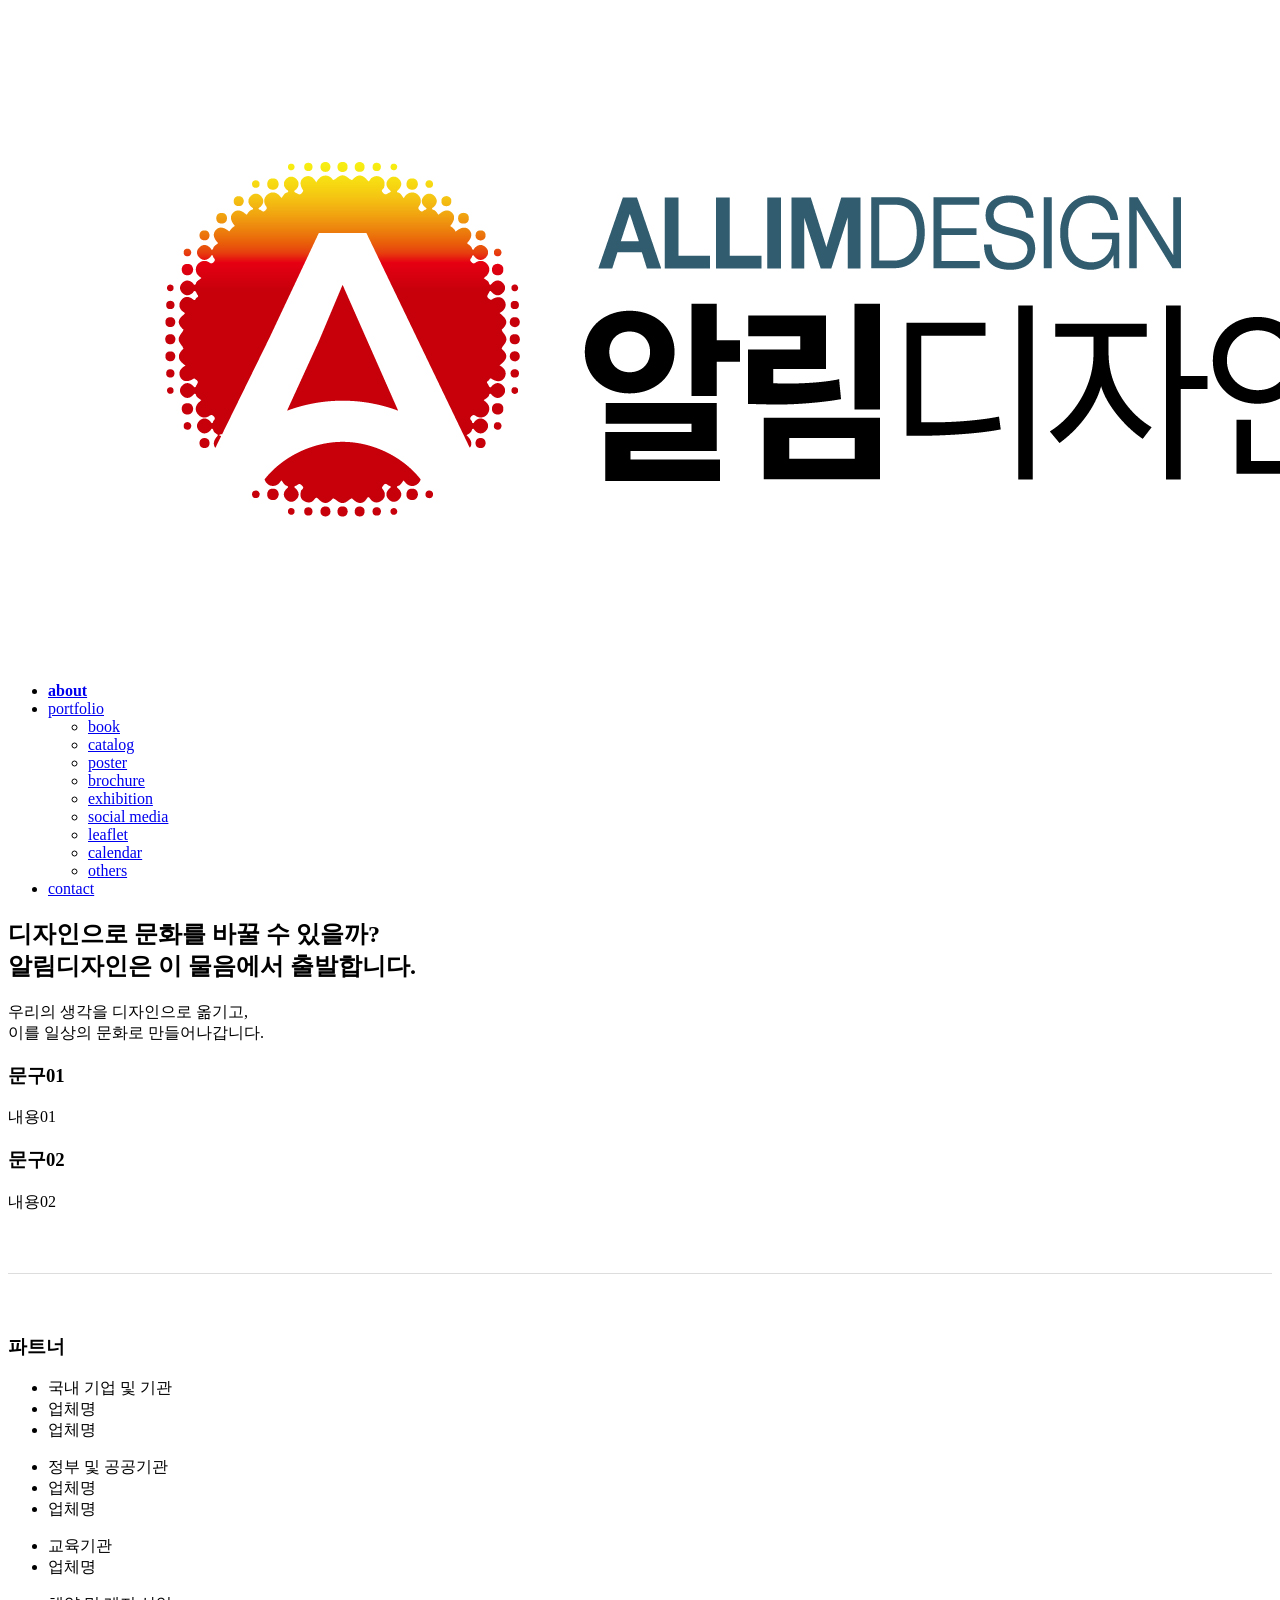
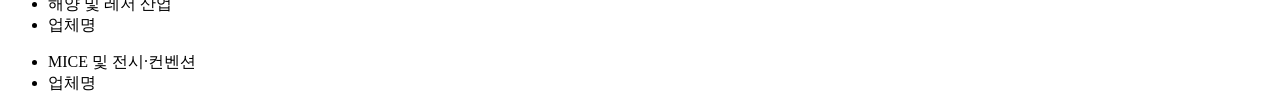
==== about.html @ f6f36c19 "Add files via upload" ====
<!DOCTYPE html>
<html lang="ko">
<head>
    <meta charset="UTF-8">
    <meta name="viewport" content="width=device-width, initial-scale=1.0">
    <title>About - 알림디자인</title>
    <!-- 💡 아래 경로는 메인과 동일합니다 -->
    <link rel="stylesheet" href="https://cdnjs.cloudflare.com/ajax/libs/font-awesome/6.0.0/css/all.min.css">
    <link href="https://fonts.googleapis.com/css2?family=Noto+Sans+KR:wght@400;700&display=swap" rel="stylesheet">
    <link rel="stylesheet" href="style.css"> 
</head>
<body>

    <!-- 메인 페이지와 동일한 헤더 -->
    <header class="main-header">
        <div class="header-inner">
           <div class="logo-container">
                <a href="index.html">
                    <img src="logo.jpg" alt="logo" class="logo-image">
                </a>
            </div>            
            <nav class="main-nav">
                <ul>
                    <li><a href="about.html" style="font-weight:700;">about</a></li>
	<li class="has-dropdown">                   
	  <a href="index.html">portfolio</a>
                        <ul class="sub-nav">
                            <li><a href="#">book</a></li>
                            <li><a href="#">catalog</a></li>
                            <li><a href="#">poster</a></li>
                            <li><a href="#">brochure</a></li>
                            <li><a href="#">exhibition</a></li>
                            <li><a href="#">social media</a></li>
                            <li><a href="#"> leaflet </a></li>
                            <li><a href="#">calendar</a></li>
                            <li><a href="#">others</a></li>
                        </ul>
				</li>
                    <li><a href="#">contact</a></li>
                </ul>
            </nav>
        </div>
    </header>

    <!-- About 내용 영역 (메인과 디자인 통일) -->
    <main class="content-container">
    <!-- 상단 소개 텍스트 (2단) -->
    <section class="about-intro">
        <div class="intro-left">
            <h2>디자인으로 문화를 바꿀 수 있을까?<br>알림디자인은 이 물음에서 출발합니다.</h2>
            <p>우리의 생각을 디자인으로 옮기고,<br>이를 일상의 문화로 만들어나갑니다.</p>
                </div>
        <div class="intro-right">
            <h3>문구01</h3>
            <p>내용01</p>
            <h3>문구02</h3>
            <p>내용02</p>
        </div>
    </section>

    <hr style="margin: 60px 0; border: 0; border-top: 1px solid #ddd;">

    <!-- 하단 파트너 목록 (5단) -->
    <section class="partner-list">
        <h3>파트너</h3>
        <div class="partner-grid">
            <ul><li>국내 기업 및 기관</li><li>업체명</li><li> 업체명 </li><!-- 나머지 항목들 추가 --></ul>
            <ul><li>정부 및 공공기관</li><li> 업체명 </li><li> 업체명 </li><!-- 나머지 항목들 추가 --></ul>
            <ul><li>교육기관</li><li> 업체명 </li><!-- 나머지 항목들 추가 --></ul>
            <ul><li>해양 및 레저 산업</li><li> 업체명 </li><!-- 나머지 항목들 추가 --></ul>
            <ul><li>MICE 및 전시·컨벤션</li><li> 업체명 </li><!-- 나머지 항목들 추가 --></ul>
        </div>
    </section>
</main>

</body>
</html>
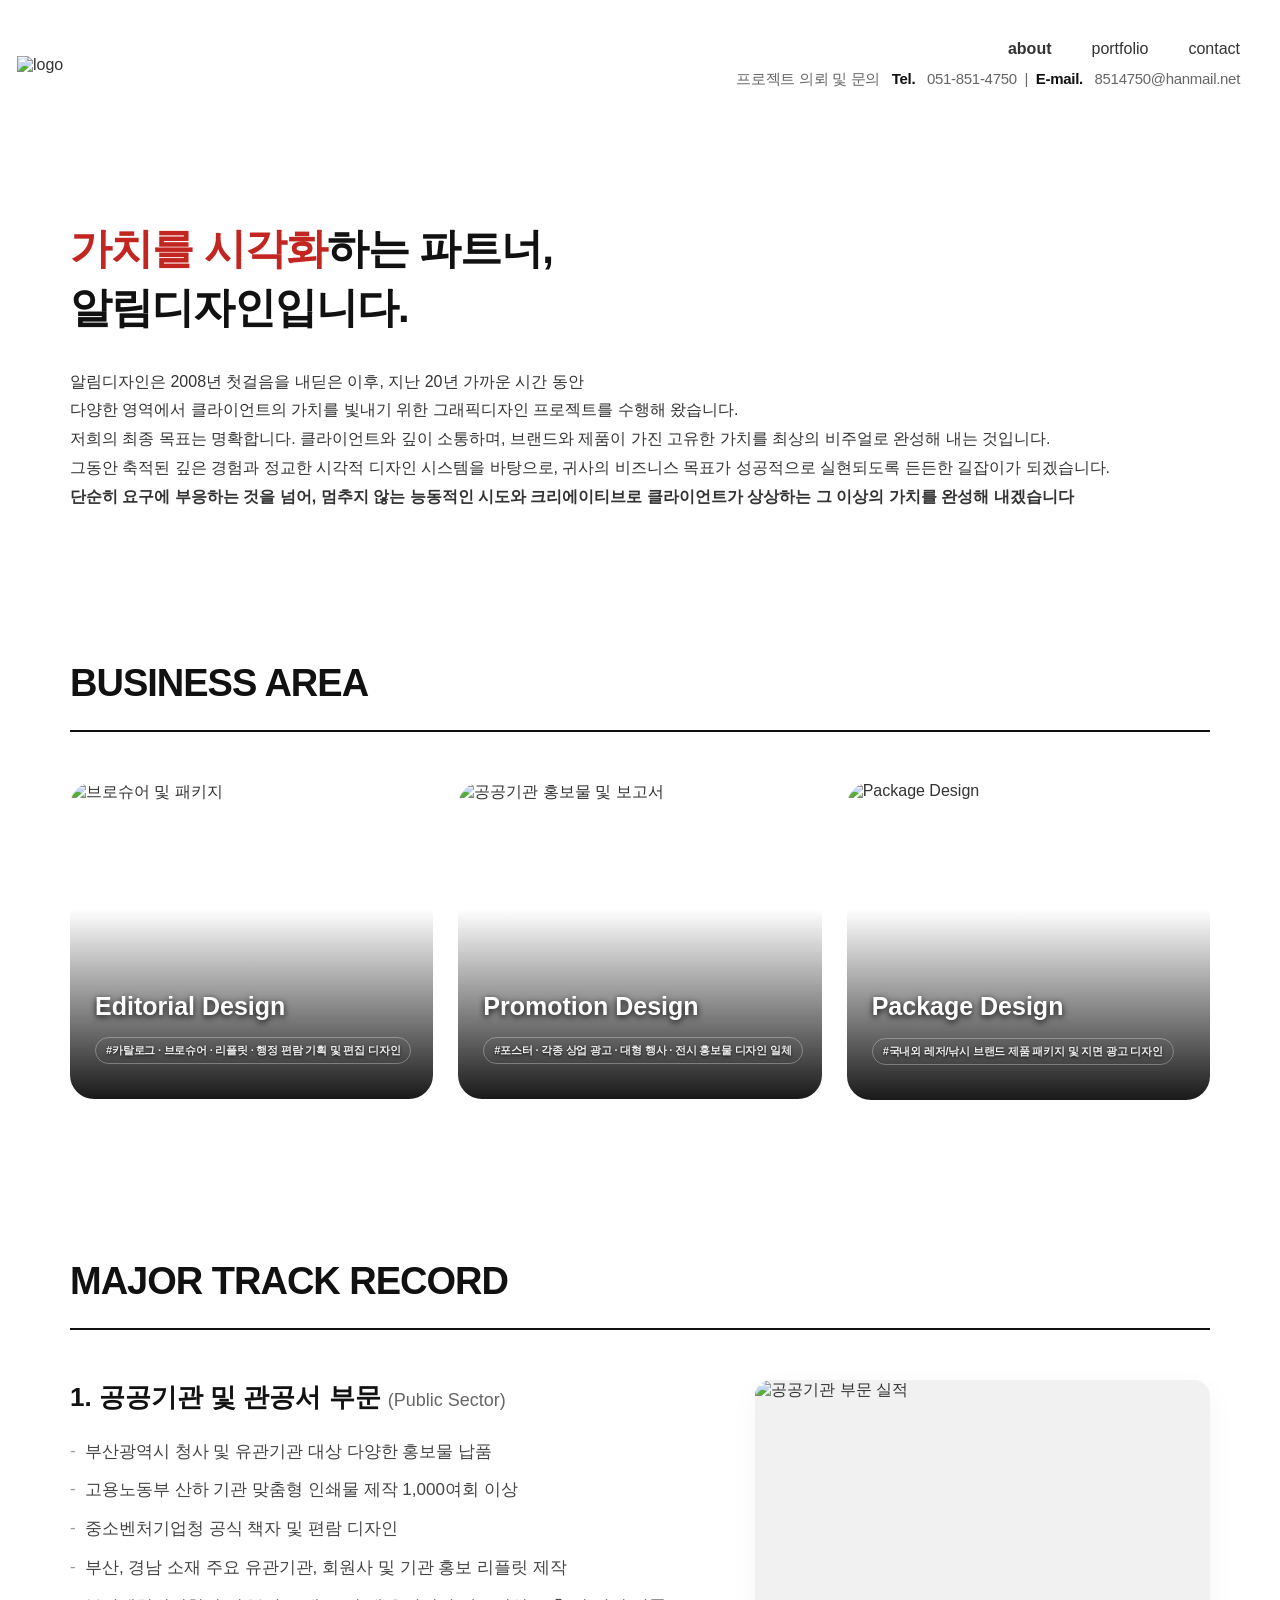
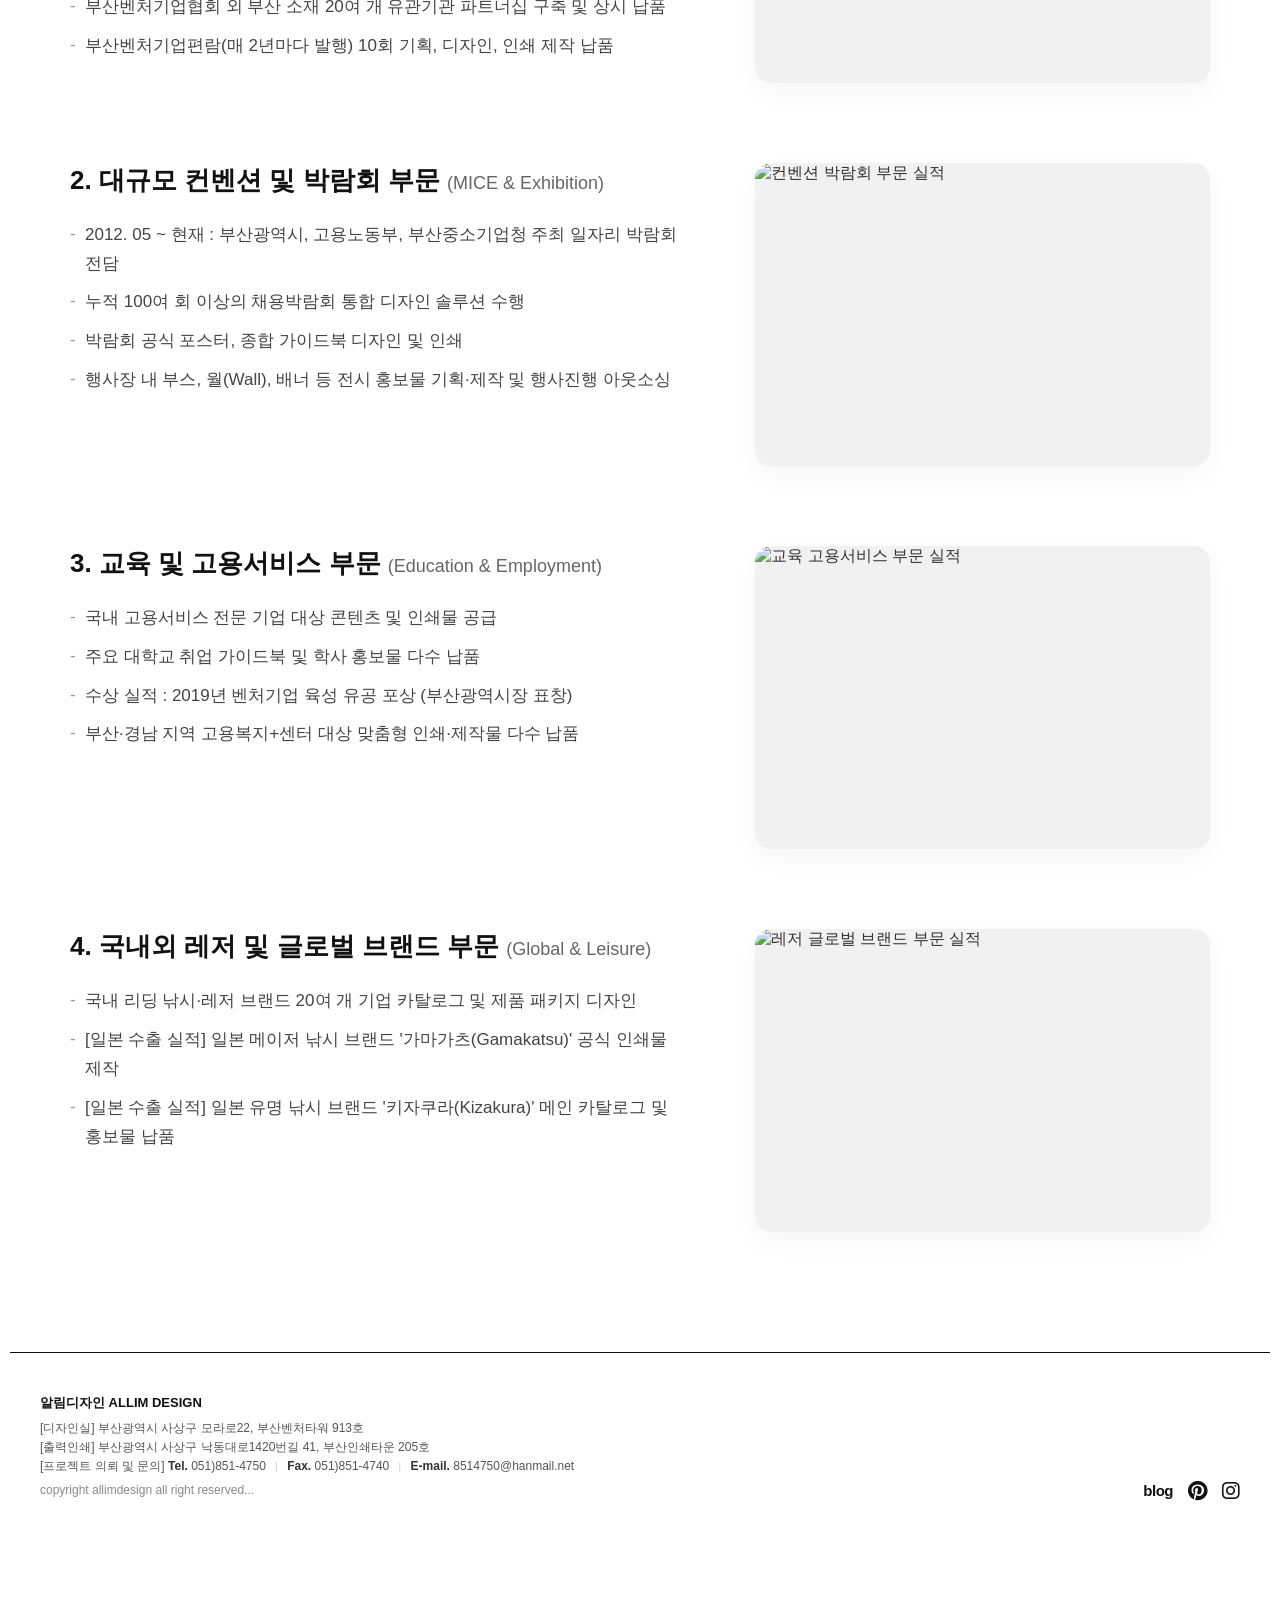
==== commit db63f599: "Add files via upload" ====
--- a/about.html
+++ b/about.html
@@ -7,7 +7,7 @@
     <!-- 💡 아래 경로는 메인과 동일합니다 -->
     <link rel="stylesheet" href="https://cdnjs.cloudflare.com/ajax/libs/font-awesome/6.0.0/css/all.min.css">
     <link href="https://fonts.googleapis.com/css2?family=Noto+Sans+KR:wght@400;700&display=swap" rel="stylesheet">
-    <link rel="stylesheet" href="style.css"> 
+    <link rel="stylesheet" href="style.css?v=39000">
 </head>
 <body>
 
@@ -18,60 +18,212 @@
                 <a href="index.html">
                     <img src="logo.jpg" alt="logo" class="logo-image">
                 </a>
-            </div>            
+            </div>    
+	 <div class="header-right">         
             <nav class="main-nav">
                 <ul>
                     <li><a href="about.html" style="font-weight:700;">about</a></li>
-	<li class="has-dropdown">                   
-	  <a href="index.html">portfolio</a>
-                        <ul class="sub-nav">
-                            <li><a href="#">book</a></li>
-                            <li><a href="#">catalog</a></li>
-                            <li><a href="#">poster</a></li>
-                            <li><a href="#">brochure</a></li>
-                            <li><a href="#">exhibition</a></li>
-                            <li><a href="#">social media</a></li>
-                            <li><a href="#"> leaflet </a></li>
-                            <li><a href="#">calendar</a></li>
-                            <li><a href="#">others</a></li>
-                        </ul>
-				</li>
-                    <li><a href="#">contact</a></li>
+			<li><a href="index.html">portfolio</a></li>
+                    <li><a href="contact.html">contact</a></li>
                 </ul>
             </nav>
+	
+       <!-- 💡 메뉴 바로 밑에 들어갈 연락처 문구 -->
+                <p class="header-contact">프로젝트 의뢰 및 문의 &nbsp;
+	 <strong>Tel.</strong> &nbsp; 051-851-4750 &nbsp;|&nbsp; <strong>E-mail.</strong> &nbsp; 8514750@hanmail.net</p>
+            </div>
+            <!-- 여기까지 묶음 끝 -->
+
+
         </div>
     </header>
 
-    <!-- About 내용 영역 (메인과 디자인 통일) -->
-    <main class="content-container">
-    <!-- 상단 소개 텍스트 (2단) -->
-    <section class="about-intro">
-        <div class="intro-left">
-            <h2>디자인으로 문화를 바꿀 수 있을까?<br>알림디자인은 이 물음에서 출발합니다.</h2>
-            <p>우리의 생각을 디자인으로 옮기고,<br>이를 일상의 문화로 만들어나갑니다.</p>
-                </div>
-        <div class="intro-right">
-            <h3>문구01</h3>
-            <p>내용01</p>
-            <h3>문구02</h3>
-            <p>내용02</p>
+
+<!-- =========================================
+         ABOUT 메인 콘텐츠 시작
+    ========================================= -->
+    <main class="about-container">
+        
+        <!-- 1. 상단 인트로 텍스트 -->
+        <section class="about-intro-section">
+            
+            <h2 class="about-title">
+                 <span class="highlight-red">가치를 시각화</span>하는 파트너,<br> 알림디자인입니다.<br>
+               </h2>
+            <p class="about-desc">
+                알림디자인은 2008년 첫걸음을 내딛은 이후, 지난 20년 가까운 시간 동안 <br>
+		다양한 영역에서 클라이언트의 가치를 빛내기 위한 그래픽디자인 프로젝트를 수행해 왔습니다.<br>
+		저희의 최종 목표는 명확합니다. 클라이언트와 깊이 소통하며, 브랜드와 제품이 가진 고유한 가치를 최상의 비주얼로 완성해 내는 것입니다.<br>
+		그동안 축적된 깊은 경험과 정교한 시각적 디자인 시스템을 바탕으로, 귀사의 비즈니스 목표가 성공적으로 실현되도록 든든한 길잡이가 되겠습니다. <br>
+		<strong>단순히 요구에 부응하는 것을 넘어, 멈추지 않는 능동적인 시도와 크리에이티브로 클라이언트가 상상하는 그 이상의 가치를 완성해 내겠습니다</strong><br>
+            </p>
+        </section>
+
+
+
+     
+
+<!-- =========================================
+             ABOUT 서비스 영역 (3단 이미지 갤러리형)
+        ========================================= -->
+        <section class="service-gallery-wrap">
+            <div class="service-gallery-header">
+                <h2 class="gallery-title">BUSINESS AREA</h2>
+               </div>
+
+            <div class="service-gallery-grid">
+                
+                <!-- [1] Editorial Design -->
+                <a href="#" class="gallery-card">
+                    <!-- 💡 여기에 실제 이미지 파일명을 넣어주세요 -->
+                    <img src="about/Design01.jpg" alt="브로슈어 및 패키지" class="gallery-img">
+                    
+                    <div class="gallery-overlay">
+                        <div class="gallery-text">
+                            <h3>Editorial Design </h3>
+                            <div class="gallery-badges">
+                                <span>#카탈로그 · 브로슈어 · 리플릿 · 행정 편람 기획 및 편집 디자인</span>
+				
+                            </div>
+                        </div>
+                    </div>
+                </a>
+
+
+                <!-- [2] Promotion Design -->
+                <a href="#" class="gallery-card">
+                    <img src="about/Design02.jpg" alt="공공기관 홍보물 및 보고서" class="gallery-img">
+                    
+                    <div class="gallery-overlay">
+                        <div class="gallery-text">
+                            <h3>Promotion Design </h3>
+                            <div class="gallery-badges">
+                                <span>#포스터 · 각종 상업 광고 · 대형 행사 · 전시 홍보물 디자인 일체</span>
+                              
+                            </div>
+                        </div>
+                    </div>
+                </a>
+
+
+                <!-- [3] Package Design -->
+                <a href="#" class="gallery-card">
+                    <img src="about/Design03.jpg" alt="Package Design" class="gallery-img">
+                    
+                    <div class="gallery-overlay">
+                        <div class="gallery-text">
+                            <h3>Package Design</h3>
+                            <div class="gallery-badges">
+                                <span>#국내외 레저/낚시 브랜드 제품 패키지 및 지면 광고 디자인</span>
+                                
+                              </div>
+                        </div>
+                    </div>
+                </a>
+
+            </div>
+        </section>
+
+
+
+
+<!-- =========================================
+             ABOUT 주요 실적 영역 (MAJOR TRACK RECORD) - 좌측 텍스트 / 우측 이미지
+        ========================================= -->
+        <section class="track-record-wrap">
+            <div class="track-record-header">
+                <h2 class="track-record-title">MAJOR TRACK RECORD</h2>
+            </div>
+
+            <div class="track-record-list">
+                <!-- 1. 공공기관 및 관공서 부문 -->
+                <article class="track-record-item">
+                    <div class="track-text">
+                        <h4>	1. 공공기관 및 관공서 부문 <span>(Public Sector)</span></h4>
+                        <ul>
+                            <li>부산광역시 청사 및 유관기관 대상 다양한 홍보물 납품</li>
+                            <li>고용노동부 산하 기관 맞춤형 인쇄물 제작 1,000여회 이상</li>
+                            <li>중소벤처기업청 공식 책자 및 편람 디자인</li>
+                            <li>부산, 경남 소재 주요 유관기관, 회원사 및 기관 홍보 리플릿 제작</li>
+                            <li>부산벤처기업협회 외 부산 소재 20여 개 유관기관 파트너십 구축 및 상시 납품</li>
+                            <li>부산벤처기업편람(매 2년마다 발행) 10회 기획, 디자인, 인쇄 제작 납품</li>
+                        </ul>
+                    </div>
+                    <!-- 우측 이미지 박스 -->
+                    <div class="track-image-box">
+                        <!-- 💡 실제 이미지 파일명을 경로에 맞게 넣어주세요 -->
+                        <img src="about/Record01.jpg" alt="공공기관 부문 실적">
+                    </div>
+                </article>
+
+                <!-- 2. 대규모 컨벤션 및 박람회 부문 -->
+                <article class="track-record-item">
+                    <div class="track-text">
+                        <h4>2. 대규모 컨벤션 및 박람회 부문 <span>(MICE & Exhibition)</span></h4>
+                        <ul>
+                            <li>2012. 05 ~ 현재 : 부산광역시, 고용노동부, 부산중소기업청 주최 일자리 박람회 전담</li>
+                            <li>누적 100여 회 이상의 채용박람회 통합 디자인 솔루션 수행</li>
+                            <li>박람회 공식 포스터, 종합 가이드북 디자인 및 인쇄</li>
+                            <li>행사장 내 부스, 월(Wall), 배너 등 전시 홍보물 기획·제작 및 행사진행 아웃소싱</li>
+                        </ul>
+                    </div>
+                    <div class="track-image-box">
+                        <img src="about/Record02.jpg" alt="컨벤션 박람회 부문 실적">
+                    </div>
+                </article>
+
+                <!-- 3. 교육 및 고용서비스 부문 -->
+                <article class="track-record-item">
+                    <div class="track-text">
+                        <h4>3. 교육 및 고용서비스 부문 <span>(Education & Employment)</span></h4>
+                        <ul>
+                            <li>국내 고용서비스 전문 기업 대상 콘텐츠 및 인쇄물 공급</li>
+                            <li>주요 대학교 취업 가이드북 및 학사 홍보물 다수 납품</li>
+				<li>수상 실적 : 2019년 벤처기업 육성 유공 포상 (부산광역시장 표창)</li>
+				<li>부산·경남 지역 고용복지+센터 대상 맞춤형 인쇄·제작물 다수 납품</li>
+                        </ul>
+                    </div>
+                    <div class="track-image-box">
+                        <img src="about/Record03.jpg" alt="교육 고용서비스 부문 실적">
+                    </div>
+                </article>
+
+                <!-- 4. 국내외 레저 및 글로벌 브랜드 부문 -->
+                <article class="track-record-item">
+                    <div class="track-text">
+                        <h4>4. 국내외 레저 및 글로벌 브랜드 부문 <span>(Global & Leisure)</span></h4>
+                        <ul>
+                            <li>국내 리딩 낚시·레저 브랜드 20여 개 기업 카탈로그 및 제품 패키지 디자인</li>
+                            <li>[일본 수출 실적] 일본 메이저 낚시 브랜드 '가마가츠(Gamakatsu)' 공식 인쇄물 제작</li>
+                            <li>[일본 수출 실적] 일본 유명 낚시 브랜드 '키자쿠라(Kizakura)' 메인 카탈로그 및 홍보물 납품</li>
+                        </ul>
+                    </div>
+                    <div class="track-image-box">
+                        <img src="about/Record04_v2.jpg" alt="레저 글로벌 브랜드 부문 실적">
+                    </div>
+                </article>
+            </div>
+        </section>
+
+	</main>
+
+	  <footer class="main-footer">
+        <div class="footer-inner">
+            <div class="footer-info">
+                <p class="company-name">알림디자인 ALLIM DESIGN</p>
+                <p>[디자인실] 부산광역시 사상구 모라로22, 부산벤처타워 913호</p> 
+                <p>[출력인쇄] 부산광역시 사상구 낙동대로1420번길 41, 부산인쇄타운 205호</p>
+                <p>[프로젝트 의뢰 및 문의]  <strong>Tel. </strong>051)851-4750 <span class="divider">|</span>  <strong>Fax. </strong>051)851-4740 <span class="divider">|</span>  <strong>E-mail. </strong>8514750@hanmail.net</p>
+                <p class="copyright">copyright allimdesign all right reserved...</p>
+            </div>
+            <div class="footer-social">
+                <a href="#" class="social-text"><strong>blog</strong></a>
+                <a href="#" title="Pinterest"><i class="fab fa-pinterest"></i></a>
+                <a href="#" title="Instagram"><i class="fab fa-instagram"></i></a>
+            </div>
         </div>
-    </section>
-
-    <hr style="margin: 60px 0; border: 0; border-top: 1px solid #ddd;">
-
-    <!-- 하단 파트너 목록 (5단) -->
-    <section class="partner-list">
-        <h3>파트너</h3>
-        <div class="partner-grid">
-            <ul><li>국내 기업 및 기관</li><li>업체명</li><li> 업체명 </li><!-- 나머지 항목들 추가 --></ul>
-            <ul><li>정부 및 공공기관</li><li> 업체명 </li><li> 업체명 </li><!-- 나머지 항목들 추가 --></ul>
-            <ul><li>교육기관</li><li> 업체명 </li><!-- 나머지 항목들 추가 --></ul>
-            <ul><li>해양 및 레저 산업</li><li> 업체명 </li><!-- 나머지 항목들 추가 --></ul>
-            <ul><li>MICE 및 전시·컨벤션</li><li> 업체명 </li><!-- 나머지 항목들 추가 --></ul>
-        </div>
-    </section>
-</main>
+    </footer>
+
 
 </body>
 </html>
--- a/style.css
+++ b/style.css
@@ -0,0 +1,1187 @@
+/* =========================================
+   공통 요소 (폰트, 헤더, 푸터)
+========================================= */
+
+/* 기본 초기화 및 폰트 설정 */
+body {
+    font-family: 'Noto Sans KR', sans-serif;
+    margin: 0;
+    padding: 0;
+    color: #333;
+    background-color: #fff;
+    -webkit-font-smoothing: antialiased;
+}
+
+a {
+    text-decoration: none;
+    color: inherit;
+}
+
+ul {
+    list-style: none;
+    padding: 0;
+    margin: 0;
+}
+
+h3, p {
+    margin: 0;
+}
+
+/* 상단 헤더 고정 및 스타일 */
+.main-header {
+    border-bottom: none;
+    background-color: #fff;
+    position: fixed;
+    top: 0;
+    left: 0;
+    width: 100%;
+    z-index: 1000;
+}
+
+.header-inner {
+    max-width: 1200px;
+    margin: 0 auto;
+    padding: 40px 30px 20px 30px; 
+    display: flex;
+    justify-content: space-between; /* 🚨 이 줄이 로고와 메뉴를 양 끝으로 쫙 밀어줍니다! */
+    align-items: center;
+}
+
+/* 로고 디자인 */
+.logo-container {
+    display: flex;
+    align-items: center;
+    height: 100%; 
+    padding: 0;
+    margin-left: -23px; /* 로고를 왼쪽 박스 선에 맞추는 역할 */
+}
+
+.logo-container a {
+    display: flex;
+    align-items: center;
+}
+
+.logo-image {
+    max-height: 115px; 
+    width: auto;      
+    display: block;   
+}
+
+/* 우측 네비게이션 메뉴 */
+
+
+.main-nav ul {
+    display: flex;
+    gap: 40px;
+}
+
+.main-nav a {
+    font-size: 16px;
+    color: #333;
+    transition: color 0.2s ease;
+}
+
+.main-nav a:hover,
+.main-nav a.active {
+    font-weight: 700;
+}
+
+
+/* =========================================
+   우측 헤더 영역 (메뉴 + 연락처 묶음)
+========================================= */
+.header-right {
+    display: flex;
+    flex-direction: column;
+    align-items: flex-end; /* 오른쪽으로 깔끔하게 정렬 */
+    gap: 12px; /* 메뉴와 글자 사이의 위아래 간격 */
+}
+
+/* 상단 연락처 텍스트 디자인 */
+.header-contact {
+    font-size: 15px; /* 💡 13px에서 15px로 글자를 시원하게 키웠습니다! (원하시면 14px, 16px 등으로 자유롭게 조절하세요) */
+    color: #666;
+    margin: 0; 
+    letter-spacing: -0.3px;
+}
+
+.header-contact strong {
+    color: #111;
+    font-weight: 700;
+}
+
+
+.m-br {
+    display: none;
+}
+
+
+/* =========================================
+   🛡️ 이미지 무단 저장 및 드래그 방지
+========================================= */
+img {
+    -webkit-touch-callout: none; /* 모바일(iOS/안드로이드)에서 꾹 누를 때 뜨는 메뉴 막기 */
+    user-select: none;           /* 이미지 선택(블록 지정) 막기 */
+    -webkit-user-drag: none;     /* 맥(Mac)이나 사파리에서 드래그하는 것 막기 */
+    pointer-events: none;        /* (선택사항) 이미지 클릭 자체를 완전 무효화 */
+}
+
+/* 💡 단, 로고 이미지나 상세페이지로 넘어가는 썸네일은 클릭이 되어야 하므로
+   pointer-events를 풀어줍니다! */
+a img {
+    pointer-events: auto; 
+}
+
+
+
+/* =========================================
+   메인 포트폴리오 화면 (index.html)
+========================================= */
+
+/* 메인 콘텐츠 영역 */
+.content-container {
+    max-width: 1200px;
+    margin: 240px auto 60px;
+    padding: 0 30px;
+}
+
+
+/* =========================================
+   PC 화면: 배너와 포트폴리오 문구 사이 여백 조절
+========================================= */
+.main-slider + .content-container {
+    margin-top: 85px !important; /* 💡 이 숫자를 줄이면(예: 60px) 간격이 좁아지고, 키우면(예: 120px) 넓어집니다! */
+}
+
+
+/* =========================================
+   포트폴리오 인트로 타이틀 영역
+========================================= */
+.portfolio-intro {
+    text-align: center;
+    margin-bottom: 65px; 
+}
+
+.portfolio-intro .intro-category {
+    color: #c32621; 
+    font-size: 20px;
+    font-weight: 700;
+    letter-spacing: 1px;
+    margin-bottom: 20px; /* 💡 아래 제목과의 간격 */
+}
+
+.portfolio-intro .intro-heading {
+    font-size: 32px; 
+    font-weight: 700;
+    color: #111;
+    margin-bottom: 20px; /* 💡 위 카테고리와 똑같은 간격 적용! */
+    word-break: keep-all;
+}
+
+.portfolio-intro .intro-subtext {
+    font-size: 16px;
+    color: #666;
+    word-break: keep-all;
+    line-height: 1.6; /* 💡 글이 두 줄이 되었으므로, 읽기 편하게 줄간격 추가 */
+}
+
+.portfolio-intro .intro-subtext strong {
+    color: #c32621; 
+    font-weight: 700;
+}
+
+
+/* 💡 4단 그리드 레이아웃 (축소해도 깨지지 않게 꽉 채우기 복구!) */
+.portfolio-grid {
+    display: grid;
+    grid-template-columns: repeat(4, 1fr); /* 270px 고정을 지우고 무조건 1fr(비율)로 꽉 차게 원상복구! */
+    justify-content: space-between; /* 박스들을 양끝으로 시원하게 펼쳐줍니다 */
+    gap: 25px 20px;
+}
+
+/* 개별 포트폴리오 카드 */
+.portfolio-item {
+    display: flex;
+    flex-direction: column;
+}
+
+/* 썸네일 이미지 박스 영역 */
+.item-image-placeholder {
+    width: 100%;
+    aspect-ratio: 1 / 1; /* 💡 1:1 정사각형 비율로 변경! */
+    background-color: transparent; 
+    border-radius: 9px; /* 둥근 모서리 유지 */
+    margin-bottom: 24px; 
+    overflow: hidden; 
+}
+
+/* 박스 안에 들어갈 실제 이미지 스타일 */
+.portfolio-image {
+    width: 100%;
+    height: 100%;
+    object-fit: cover; 
+    display: block;
+    border-radius: inherit; /* 💡 겉 박스의 둥근 모서리를 똑같이 따라가게 만드는 마법의 코드 추가! */
+    transition: transform 0.3s ease; 
+}
+
+
+.portfolio-item:hover .portfolio-image {
+    transform: scale(1.10);
+}
+
+/* 제목 및 태그 텍스트 */
+.item-title {
+    font-weight: 700;
+    font-size: 16px; 
+    color: #111;
+    line-height: 1.4;
+    margin-bottom: 4px; 
+    word-break: keep-all;
+}
+
+.item-tags {
+    font-size: 12px; 
+    color: #888;
+    font-weight: 400; 
+}
+
+/* 우측 하단 스크롤 버튼 */
+.floating-controls {
+    position: fixed;
+    bottom: 40px;
+    right: 40px;
+    display: flex;
+    flex-direction: column;
+    gap: 10px;
+    z-index: 999;
+}
+
+.scroll-btn {
+    width: 36px;
+    height: 36px;
+    background-color: #e0e0e0;
+    border-radius: 50%;
+    color: #fff;
+    display: flex;
+    justify-content: center;
+    align-items: center;
+    border: none;
+    cursor: pointer;
+}
+
+.scroll-btn:hover {
+    background-color: #ccc;
+}
+
+
+/* =========================================
+   추가된 하단 영역 (More 버튼 & Footer) 
+========================================= */
+
+/* ⬇️ More 버튼 완벽한 중앙 정렬 */
+.more-btn-container {
+    display: flex;            
+    justify-content: center;  
+    width: 100%;
+    margin-top: 100px; 
+    margin-bottom: 80px;
+}
+
+.more-btn {
+    background: none;
+    border: none;
+    font-size: 18px;
+    font-weight: 700;
+    color: #333;
+    cursor: pointer;
+    font-family: inherit;
+    padding: 10px 20px;
+    transition: opacity 0.2s ease;
+}
+
+.more-btn:hover {
+    opacity: 0.5; 
+}
+
+/* 푸터 (하단 회사 정보) 영역 */
+.main-footer {
+    max-width: 1200px;
+    margin: 0 auto;
+    padding: 40px 30px 100px 30px; 
+    border-top: 1px solid #111; 
+}
+
+.footer-inner {
+    display: flex;
+    justify-content: space-between;
+    align-items: flex-end;
+}
+
+/* 왼쪽 회사 정보 텍스트 */
+.footer-info p {
+    font-size: 12px;
+    color: #555;
+    line-height: 1.6;
+    margin: 0;
+    word-break: keep-all;
+}
+
+/* 💡 바로 여기! 여기에 방금 전 코드를 붙여넣어 주세요! */
+.footer-info p strong {
+    font-weight: 700;
+    color: #333; 
+}
+
+
+.footer-info .company-name {
+    font-weight: 700;
+    color: #111;
+    font-size: 13px;
+    margin-bottom: 5px;
+}
+
+.footer-info .divider {
+    margin: 0 6px;
+    color: #ccc;
+    font-size: 10px;
+}
+
+.footer-info .copyright {
+    margin-top: 5px;
+    color: #888;
+}
+
+/* 오른쪽 소셜 아이콘 및 로고 */
+.footer-social {
+    display: flex;
+    align-items: center;
+    gap: 15px;
+}
+
+.footer-social a {
+    color: #111;
+    font-size: 20px;
+    display: flex;
+    align-items: center;
+    transition: opacity 0.2s;
+}
+
+.footer-social a:hover {
+    opacity: 0.5;
+}
+
+.footer-social .social-text {
+    font-size: 15px !important;
+    letter-spacing: -0.5px;
+}
+
+.yellow-circle {
+    display: inline-flex;
+    justify-content: center;
+    align-items: center;
+    width: 20px;
+    height: 20px;
+    background-color: #ffd700;
+    border-radius: 50%;
+    margin: 0 4px;
+    font-size: 14px;
+    font-weight: 700;
+    color: #000;
+    line-height: 1;
+    padding-bottom: 2px;
+}
+
+/* =========================================
+   상세 페이지 (detail.html) 전용 스타일
+========================================= */
+
+/* 헤더에 가려지지 않게 위쪽 여백 주기 */
+.detail-container {
+    width: 100%;
+    margin-top: 200px; 
+    padding-bottom: 0;
+}
+
+/* 제목과 세부내용 중앙 정렬 */
+.detail-title-area {
+    text-align: center;
+    margin-bottom: 50px;
+}
+
+.detail-title-area h2 {
+    font-size: 24px;
+    font-weight: 700;
+    color: #111;
+    margin-bottom: 12px;
+}
+
+.detail-title-area p {
+    font-size: 15px;
+    color: #666;
+}
+
+/* 목업이 들어가는 뼈대 영역 (배경색 제거) */
+.detail-content-area {
+    width: 100%;
+    display: flex;
+    flex-direction: column; /* 이미지를 세로로 쌓음 */
+    align-items: center;    /* 이미지를 한가운데 정렬 */
+    gap: 15px; /* 💡 목업 이미지와 이미지 사이의 흰색 간격입니다. 붙이고 싶으면 0으로 하세요! */
+    margin-bottom: 100px; /* 맨 아래 푸터(회사정보)와 겹치지 않게 여백 추가 */
+}
+
+/* 개별 목업 이미지가 들어갈 투명한 칸 */
+.detail-image {
+    width: 100%;
+    max-width: 1200px; /* 메인 화면의 그리드 넓이(1200px)와 똑같이 맞춰서 안정감 부여 */
+    display: flex;
+    justify-content: center;
+}
+
+/* 실제 목업 이미지가 칸에 꽉 차게 설정 */
+.detail-image img {
+    width: 100%;
+    height: auto;
+    display: block;
+}
+
+
+
+
+
+
+
+/* =========================================
+   ABOUT 페이지 전용 스타일 (여백 축소 완료)
+========================================= */
+
+/* 전체 컨테이너 여백 - 상단 여백을 200px에서 130px로 줄여 헤더와 바짝 붙입니다 */
+.about-container {
+    max-width: 1200px;
+    margin: 220px auto 60px !important; /* 🚨 위쪽 여백 조정 */
+    padding: 0 30px;
+}
+
+/* 1. 인트로 텍스트 영역 */
+.about-intro-section {
+    margin-bottom: 150px; /* 첫번째 소개글과 사업분야 사이 간격 */
+}
+
+.about-label {
+    display: block;
+    font-size: 16px;
+    font-weight: 700;
+    color: #999;
+    letter-spacing: 1px;
+    margin-bottom: 20px; /* 💡 SERVICES와 제목 사이 간격 축소 (20px -> 10px) */
+}
+
+.about-title {
+    font-size: 42px;
+    font-weight: 800;
+    line-height: 1.4;
+    color: #111;
+    margin-top: 0;
+    margin-bottom: 30px; /* 💡 메인 제목과 설명글 사이 간격 축소 (30px -> 15px) */
+    letter-spacing: -1px;
+}
+
+.about-title .highlight-red {
+    color: #c32621;
+}
+
+.about-desc {
+    font-size: 16px;
+    color: #333;
+    line-height: 1.8;
+    word-break: keep-all;
+    margin: 0;
+}
+
+
+/* ========================================================
+   ABOUT 서비스 영역. !! 사업분야 !!(3단 이미지 갤러리형 레이아웃)
+=========================================================== */
+.service-gallery-wrap {
+    max-width: 1200px; /* 메인 화면과 폭을 똑같이 맞춤 */
+    margin: 0 auto 120px;
+}
+
+.service-gallery-header {
+   text-align: left; 
+    margin-bottom: 25px; /* 💡 트랙 레코드 영역과 여백을 완벽하게 동일하게 맞춤 */
+}
+
+.gallery-title {
+    font-size: 38px; /* 🚨 크기 38px로 완전 통일 */
+    font-weight: 800; /* 🚨 굵기 완전 통일 */
+    color: #111;
+    margin: 0;
+    letter-spacing: -1px;
+}
+
+
+.gallery-desc {
+    font-size: 20px;
+    color: #555;
+    line-height: 1.6;
+    margin: 0;
+}
+
+/* 3단 그리드 정렬 */
+.service-gallery-grid {
+    display: grid;
+    grid-template-columns: repeat(3, 1fr);
+    gap: 25px;
+    border-top: 2px solid #111; /* 🚨 마법의 핵심! 트랙 레코드와 똑같은 두꺼운 구분선 추가 */
+    padding-top: 50px; /* 💡 선과 아래 사진 사이의 간격도 똑같이 50px로 맞춤 */
+}
+
+/* 개별 카드 디자인 */
+.gallery-card {
+    position: relative;
+    display: block;
+    border-radius: 24px;
+    overflow: hidden;
+    aspect-ratio: 1.6 / 1.4; /* 시안처럼 살짝 세로로 긴 직사각형 비율 */
+}
+
+/* 배경 이미지 세팅 */
+.gallery-img {
+    width: 100%;
+    height: 100%;
+    object-fit: cover;
+    display: block;
+    transition: transform 0.4s ease;
+}
+
+/* 마우스 호버(올렸을 때) 줌인 효과 */
+.gallery-card:hover .gallery-img {
+    transform: scale(1.06); 
+}
+
+/* 하단 검은색 그라데이션 */
+.gallery-overlay {
+    position: absolute;
+    bottom: 0; 
+    left: 0;
+    width: 100%;
+    height: 60%; /* 아래쪽에서 절반 정도까지만 어둡게 */
+    background: linear-gradient(to top, rgba(0,0,0,0.9) 0%, rgba(0,0,0,0) 100%);
+    display: flex;
+    align-items: flex-end; /* 텍스트를 바닥으로 내림 */
+    padding: 35px 25px;
+    box-sizing: border-box;
+    z-index: 1;
+}
+
+/* 텍스트 및 뱃지 스타일 */
+.gallery-text {
+    width: 100%;
+}
+
+.gallery-text h3 {
+    color: #fff;
+    font-size: 25px;
+    font-weight: 700;
+    margin-top: 0;
+    margin-bottom: 15px;
+    display: flex;
+    align-items: baseline; 
+    gap: 8px;
+    flex-wrap: wrap;
+    line-height: 1.3;
+    text-shadow: 0 2px 6px rgba(0, 0, 0, 0.9); /* 글자에 진한 그림자 마법 부여 */
+}
+
+.gallery-text h3 span {
+    font-size: 12px;
+    font-weight: 400;
+    color: #ccc;
+    text-shadow: 0 2px 4px rgba(0, 0, 0, 0.8);
+}
+
+/* =========================================
+   해시태그 뱃지 (한 줄 강제 고정 및 말줄임 처리)
+========================================= */
+.gallery-badges {
+    display: flex;
+    gap: 6px;
+    flex-wrap: wrap;
+    width: 100%; /* 💡 뱃지 영역이 카드 폭을 꽉 채우도록 설정 */
+}
+
+.gallery-badges span {
+    display: inline-block;
+    font-size: 11px; /* 💡 글자 크기도 아주 살짝만 줄여서 공간을 벌어줍니다 */
+    color: #eee;
+    font-weight: 700;
+    border: 1px solid rgba(255, 255, 255, 0.3);
+    padding: 5px 10px; /* 💡 좌우 여백을 12px에서 8px로 확 줄여서 글자가 들어갈 자리 확보 */
+    border-radius: 20px;
+    text-shadow: 0 1px 3px rgba(0, 0, 0, 0.8);
+    
+    white-space: nowrap; /* 한 줄로 나오게 유지 */
+    letter-spacing: -0.2px; /* 🚨 말씀하신 대로 자간을 확 좁혀서 텍스트 길이를 압축! */
+    /* 🚨 뒤를 잘라버리던 overflow: hidden; 과 text-overflow: ellipsis; 는 완전히 삭제했습니다! */
+}
+
+/* =========================================
+   ABOUT 주요 실적 영역 (MAJOR TRACK RECORD) - 레이아웃 변경
+========================================= */
+.track-record-wrap {
+    max-width: 1200px;
+    /* 💡 위쪽 여백을 160px로 넓혀 BUSINESS AREA와의 간격을 시원하게 띄웠습니다! */
+    margin: 160px auto 120px; 
+}
+
+.track-record-header {
+    text-align: left;
+    margin-bottom: 25px;
+}
+
+.track-record-title {
+    font-size: 38px; /* 🚨 기존 36px에서 38px로 올려서 위쪽 제목과 1픽셀도 안 틀리게 동기화! */
+    font-weight: 800;
+    color: #111;
+    margin: 0;
+    letter-spacing: -1px;
+}
+
+/* 💡 세로 1단 정렬 리스트 형태로 변경 */
+.track-record-list {
+    display: flex;
+    flex-direction: column;
+    gap: 80px; /* 각 카테고리 덩어리 사이의 넓은 간격 */
+    border-top: 2px solid #111;
+    padding-top: 50px;
+}
+
+/* 좌측 텍스트, 우측 이미지 박스 가로 배치 */
+.track-record-item {
+    display: flex;
+    align-items: flex-start; /* 🚨 기존 center에서 flex-start로 변경! 위쪽 선을 완벽하게 맞춥니다 */
+    justify-content: space-between;
+    gap: 60px; 
+}
+
+/* 왼쪽 텍스트 덩어리 */
+.track-text {
+    width: 55%; 
+}
+
+/* 오른쪽 사진 박스 덩어리 */
+.track-image-box {
+    width: 40%; 
+    aspect-ratio: 1.5 / 1; /* 💡 사진 비율 (가로가 살짝 긴 직사각형) */
+    background-color: #f1f1f1; /* 이미지가 없을 때 보이는 임시 회색 배경 */
+    border-radius: 16px; /* 둥근 모서리 */
+    overflow: hidden;
+    box-shadow: 0 10px 30px rgba(0,0,0,0.04); /* 부드러운 그림자 효과 */
+}
+
+/* 우측 실제 이미지 꽉 채우기 */
+.track-image-box img {
+    width: 100%;
+    height: 100%;
+    object-fit: cover;
+    display: block;
+}
+
+/* 소제목 디자인 */
+.track-text h4 {
+    font-size: 26px;
+    font-weight: 700;
+    color: #111;
+    margin-top: 0;
+    margin-bottom: 23px;
+    word-break: keep-all;
+}
+
+.track-text h4 span {
+    font-size: 18px;
+    font-weight: 400;
+    color: #666;
+}
+
+/* 리스트(-) 디자인 */
+.track-text ul {
+    list-style: none;
+    padding: 0;
+    margin: 0;
+}
+
+.track-text li {
+    position: relative;
+    padding-left: 15px;
+    font-size: 17px;
+    color: #444;
+    line-height: 1.7;
+    margin-bottom: 10px;
+    word-break: keep-all;
+}
+
+.track-text li::before {
+    content: '-';
+    position: absolute;
+    left: 0;
+    top: -1px;
+    color: #999;
+}
+
+
+
+/* =========================================
+   Contact 페이지 전용 스타일 (새로운 디자인 적용)
+========================================= */
+.contact-intro-new {
+    margin-bottom: 80px; 
+    padding-top: 0; /* 🚨 About과 1픽셀도 안 틀어지게 기존 20px 패딩을 삭제하여 0으로 만듭니다 */
+}
+
+/* 메인 굵은 제목 */
+.contact-title {
+    font-size: 42px;
+    font-weight: 800; /* 시안처럼 아주 굵고 강렬하게 */
+    color: #111;
+    line-height: 1.4;
+    margin-bottom: 30px;
+    letter-spacing: -1px;
+    margin-top: 0;
+}
+
+/* 빨간색 강조 포인트 */
+.contact-title .highlight-red {
+    color: #c32621; 
+}
+
+/* 아래쪽 설명글 */
+.contact-desc {
+    font-size: 16px;
+    color: #111;
+    line-height: 1.8;
+    word-break: keep-all;
+    margin: 0;
+}
+
+
+/* 하단 지도 영역 스타일 */
+.contact-map {
+    width: 100%;
+    border-top: 1px solid #111; /* 상단 검은색 구분선 */
+    padding-top: 40px;          /* 선과 지도 사이 여백 */
+    margin-bottom: 80px;        /* 푸터와의 여백 */
+}
+
+/* 카카오맵 자체 박스 디자인 */
+.root_daum_roughmap {
+    border: 1px solid #ddd;     /* 지도 테두리를 연한 회색으로 깔끔하게 */
+    margin-bottom: 0;
+}
+
+.map-placeholder {
+    width: 100%;
+    height: 450px;
+    background-color: #fafafa;
+    display: flex;
+    justify-content: center;
+    align-items: center;
+    color: #333;
+    font-size: 16px;
+    border-bottom: 1px solid #eee; /* 아래쪽 연한 선 */
+    margin-bottom: 15px;
+}
+
+.map-caption {
+    font-size: 12px;
+    color: #333;
+    font-weight: 700;
+    margin-bottom: 100px;
+}
+
+
+/* =========================================
+   지도 2개 레이아웃 디자인
+========================================= */
+
+/* 각 지도 덩어리(섹션) 사이의 간격 띄우기 */
+.map-section {
+    margin-bottom: 70px; /* 위 지도와 아래 지도를 시원하게 띄움 */
+}
+
+/* 지도 제목 디자인 ([사무실], [인쇄소]) */
+.map-title {
+    font-size: 16px;
+    font-weight: 700;
+    color: #111;
+    margin-bottom: 15px; /* 제목과 지도 사이의 간격 */
+}
+
+/* 임시 이미지용 가로 꽉 채우기 */
+.full-width-map {
+    width: 100%;
+    height: auto;
+    display: block;
+    border: 1px solid #ddd;
+margin-bottom: 15px; /* 💡 지도 아래쪽에 15px 여백을 주어 글자와 시원하게 띄웁니다 */
+}
+
+/* =========================================
+   More 버튼 작동을 위한 숨김 클래스
+========================================= */
+.hidden-item {
+    display: none !important; /* 처음에는 화면에서 완전히 숨깁니다 */
+}
+
+
+
+/* =========================================
+   메인 화면 배너 (텍스트 오버레이형)
+========================================= */
+.main-slider {
+    width: 100%;
+    max-width: 1200px;
+    height: 520px; 
+    margin-top: 176px; 
+    margin-left: auto;
+    margin-right: auto; 
+    position: relative;
+    overflow: hidden;
+    border-radius: 24px; 
+    background-color: #222; 
+    
+    /* 🚨 새롭게 추가된 테두리 코드 🚨 */
+    border: 2px solid #e0e0e0; /* 흰색 배경과 깔끔하게 구분되는 연한 회색 선 */
+    box-sizing: border-box; /* 테두리 1px 때문에 전체 레이아웃이 밀리지 않도록 꽉 잡아줌 */
+}
+
+/* 💡 슬라이드 스르륵 나타나는 페이드 효과 적용 */
+.slide {
+    position: absolute;
+    top: 0; left: 0;
+    width: 100%; height: 100%;
+    background-size: cover;
+    background-position: center;
+    opacity: 0; /* 평소엔 투명하게 숨김 */
+    transition: opacity 1.2s ease-in-out; /* 1.2초 동안 부드럽게 등장 */
+    z-index: 1;
+}
+
+.slide.active {
+    opacity: 1; /* active 클래스가 붙은 슬라이드만 화면에 보임 */
+    z-index: 2;
+}
+
+/* 글자가 잘 보이도록 왼쪽에서부터 어두워지는 그라데이션 적용 */
+.slide-overlay {
+    position: absolute;
+    top: 0; left: 0;
+    width: 100%; height: 100%;
+    background: linear-gradient(to right, rgba(0,0,0,0.85) 0%, rgba(0,0,0,0.4) 55%, rgba(0,0,0,0) 100%);
+    z-index: 2;
+}
+
+/* 배너 텍스트 전체 그룹 */
+.banner-content {
+    position: absolute;
+    top: 50%;
+    left: 70px; /* 왼쪽 여백 */
+    transform: translateY(-50%);
+    z-index: 3;
+    color: #fff;
+}
+
+.banner-title {
+    font-size: 38px;
+    font-weight: 400;
+    line-height: 1.4;
+    margin-bottom: 20px;
+    letter-spacing: -1px;
+}
+
+/* 붉은색 강조 글씨 */
+.banner-title .highlight {
+    font-weight: 700;
+    color: #c32621; 
+}
+
+.banner-subtitle {
+    font-size: 22px; /* 💡 기존 18px에서 24px로 시원하게 확대! */
+    font-weight: 700;
+    color: #FFD700; /* 🚨 텍스트 색상을 눈에 띄는 쨍한 노란색으로 변경 */
+    margin-bottom: 16px;
+    letter-spacing: 0.5px;
+}
+
+.banner-desc {
+    font-size: 15px;
+    color: #ddd;
+    line-height: 1.6;
+    margin-bottom: 35px;
+    word-break: keep-all;
+}
+
+/* 버튼 영역 */
+.banner-buttons {
+    display: flex;
+    gap: 12px;
+}
+
+.banner-buttons a {
+    display: inline-block;
+    padding: 15px 30px;
+    font-size: 14px;
+    font-weight: 700;
+    border-radius: 30px; /* 버튼을 알약 모양으로 둥글게 */
+    transition: all 0.2s ease;
+}
+
+/* 첫 번째 빨간 버튼 */
+.btn-primary {
+    background-color: #c32621;
+    color: #fff !important;
+    border: 1px solid #c32621;
+}
+
+.btn-primary:hover {
+    background-color: #a01d19; /* 마우스 올리면 살짝 어두워짐 */
+}
+
+/* 두 번째 투명 버튼 */
+.btn-secondary {
+    background-color: rgba(0, 0, 0, 0.2);
+    color: #fff !important;
+    border: 1px solid rgba(255, 255, 255, 0.5);
+}
+
+.btn-secondary:hover {
+    background-color: rgba(255, 255, 255, 0.15);
+    border-color: #fff;
+}
+
+
+
+
+
+
+
+
+
+
+
+
+/* =========================================
+   두 번째 슬라이드 전용 텍스트 스타일
+========================================= */
+.sub-banner-badge {
+    display: inline-block;
+    background-color: #c32621; 
+    color: #fff;
+    font-size: 20px;
+    font-weight: 600;
+    padding: 10px 25px; /* 💡 좌우 여백을 늘려서 뱃지 길이를 길게 뻗게 만듭니다 */
+    border-radius: 30px; 
+    margin-bottom: 25px; /* 💡 기존 25px에서 12px로 줄여 글자와 바짝 붙였습니다 */
+}
+
+.sub-banner-title {
+    font-size: 38px; 
+    font-weight: 800; /* 💡 400이었던 굵기를 800으로 올려 전체를 아주 두꺼운 볼드체로 변경! */
+    color: #111; 
+    line-height: 1.4;
+	margin-top: 0;
+    margin-bottom: 25px;
+    letter-spacing: -1px;
+}
+
+/* 💡 빨간색 포인트 글자 스타일 추가 */
+.sub-banner-title .highlight-blue {
+    color: #c32621; /* 뱃지와 동일한 빨간색 적용 */
+}
+
+.sub-banner-desc {
+    font-size: 15px; 
+    color: #555;
+    line-height: 1.6;
+    margin-bottom: 45px; 
+    word-break: keep-all;
+}
+
+
+
+
+/* =========================================
+   슬라이더 좌우 이동 화살표 버튼
+========================================= */
+.slider-btn {
+    position: absolute;
+    top: 50%;
+    transform: translateY(-50%);
+    width: 45px;
+    height: 45px;
+    background-color: rgba(0, 0, 0, 0.2); /* 평소엔 반투명한 검정색 배경 */
+    color: #fff;
+    border: none;
+    border-radius: 50%; /* 동그란 버튼 모양 */
+    font-size: 18px;
+    cursor: pointer;
+    z-index: 10; /* 슬라이드 위로 올라오도록 설정 */
+    transition: all 0.3s ease;
+    display: flex;
+    justify-content: center;
+    align-items: center;
+}
+
+.slider-btn:hover {
+    background-color: rgba(0, 0, 0, 0.6); /* 마우스 올리면 진해짐 */
+}
+
+/* 왼쪽 화살표 위치 */
+.prev-btn {
+    left: 20px;
+}
+
+/* 오른쪽 화살표 위치 */
+.next-btn {
+    right: 20px;
+}
+
+
+
+
+
+
+/* =========================================
+   🚨 PC 화면 썸네일 찌그러짐/크기 변화 완벽 차단
+========================================= */
+@media screen and (min-width: 769px) {
+    body { 
+        min-width: 1200px !important; 
+    }
+    .content-container,
+    .about-container {
+        width: 100% !important;
+        max-width: 1200px !important;
+        padding: 0 30px !important;
+        box-sizing: border-box !important;
+    }
+}
+
+/* =========================================
+   📱 모바일 버전을 위한 마법의 코드 (반응형 웹 최종 통합본)
+   화면 가로폭이 768px 이하일 때만 작동합니다!
+========================================= */
+@media screen and (max-width: 768px) {
+    
+    .logo-container { margin-left: 0 !important; }
+
+/* 1. 상단 로고와 메뉴바 (카테고리 우측 정렬로 복구!) */
+    .header-inner { flex-direction: column; align-items: flex-start !important; padding: 20px; gap: 15px; }
+    .header-right { align-items: flex-end !important; width: 100%; } /* 🚨 우측으로 바짝 붙임 */
+    .main-nav ul { display: flex; flex-direction: row !important; flex-wrap: nowrap !important; justify-content: flex-end !important; gap: 20px; } /* 🚨 카테고리 우측 정렬 */
+    .main-nav a { font-size: 14.5px; }
+
+    /* 🚨 프로젝트 의뢰 및 문의 (엔터 후 1줄 고정 & 우측 정렬) */
+    .header-contact { 
+        text-align: right !important; /* 🚨 연락처도 우측 정렬 */
+        font-size: 11.5px !important; 
+        white-space: nowrap !important; 
+        letter-spacing: -0.5px !important; 
+        line-height: 1.6 !important;
+        margin-top: 5px !important; 
+    }
+    .m-br { display: block !important; }
+
+ 
+
+  /* 🚨 2. 모바일 메인 배너 (세로 비율을 넉넉하게 늘려서 잘림 방지!) */
+    .main-slider { 
+        display: block !important; 
+        width: 100% !important; 
+        margin-top: 250px !important; 
+        height: auto !important; 
+        aspect-ratio: 1200 / 800 !important; /* 🚨 기존 520에서 800으로 세로 길이를 쫙 늘렸습니다! */
+        border-radius: 0 !important; 
+        border: none !important; 
+    }
+    .slide-overlay { background: rgba(0, 0, 0, 0.7) !important; }
+    .banner-content { 
+        width: 100% !important; 
+        left: 0 !important; 
+        right: 0 !important; 
+        padding: 0 5vw !important; 
+        box-sizing: border-box !important; 
+        text-align: left !important; 
+    }
+    
+    /* 고무줄 폰트 크기 유지 */
+    .banner-title { font-size: 5.5vw !important; margin-bottom: 2vw !important; line-height: 1.3 !important; }
+    .banner-subtitle { font-size: 4vw !important; color: #FFD700 !important; margin-bottom: 2vw !important; }
+    .banner-desc { font-size: 2.3vw !important; line-height: 1.4 !important; word-break: keep-all !important; margin-bottom: 4vw !important; }
+    .banner-buttons { display: flex !important; flex-direction: row !important; align-items: flex-start !important; width: 100% !important; gap: 2vw !important; }
+    .banner-buttons a { width: auto !important; padding: 2vw 4vw !important; font-size: 2.5vw !important; }
+
+
+    /* 3. 모바일 두 번째 슬라이드 텍스트 (마찬가지로 고무줄 폰트 적용) */
+    .sub-banner-badge { font-size: 2.5vw !important; padding: 1vw 3vw !important; margin-bottom: 1.5vw !important; }
+    .sub-banner-title { font-size: 4.5vw !important; margin-bottom: 2vw !important; line-height: 1.3 !important; }
+    .sub-banner-desc { font-size: 2.1vw !important; margin-bottom: 3vw !important; }
+
+    /* 4. 모바일 하위 카테고리(서브메뉴) 아예 안 보이게 숨김 */
+    .has-dropdown { width: 100%; }
+    .sub-nav { display: none !important; }
+    .has-dropdown:hover .sub-nav, .has-dropdown:active .sub-nav { display: none !important; }
+
+    /* 5. 서브 페이지(어바웃, 컨택트) 상단 여백 확보 */
+    .content-container { margin-top: 260px; padding: 0 15px; }
+    .main-slider + .content-container { margin-top: 80px !important; }
+
+    /* 6. 메인 포트폴리오 인트로 영역 */
+    .portfolio-intro { margin-bottom: 35px !important; }
+    .portfolio-intro .intro-heading { font-size: 22px !important; margin-bottom: 10px !important; }
+    .portfolio-intro .intro-subtext { font-size: 13px !important; }
+
+    /* 7. 메인 화면 2칸으로 줄이기 & 썸네일 고정 */
+    .portfolio-grid { grid-template-columns: repeat(2, 1fr); gap: 15px 10px; }
+    .portfolio-item { text-align: center; display: flex; flex-direction: column; justify-content: flex-start; }
+    .item-image-placeholder { width: 100% !important; aspect-ratio: auto !important; height: auto !important; margin-bottom: 8px !important; background-color: transparent !important; }
+    .portfolio-image { width: 100%; height: auto !important; object-fit: contain !important; display: block; transition: transform 0.3s ease; }
+    .item-title { font-size: 13.5px; word-break: keep-all; margin-top: 8px !important; margin-bottom: 4px !important; height: 38px !important; display: -webkit-box !important; -webkit-line-clamp: 2 !important; -webkit-box-orient: vertical !important; overflow: hidden !important; text-overflow: ellipsis !important; line-height: 1.4 !important; }
+    .item-tags { font-size: 11px; margin-top: 0 !important; color: #888; }
+
+    /* 8. 포트폴리오 상세페이지 */
+    .detail-container { margin-top: 260px; }
+    .detail-title-area h2 { font-size: 18px; word-break: keep-all; padding: 0 15px; line-height: 1.4; }
+    .detail-title-area p { font-size: 12px; word-break: keep-all; padding: 0 15px; }
+
+    /* 9. About 페이지: 전체 컨테이너 및 인트로 */
+    .about-container { margin-top: 260px !important; padding: 0 15px !important; }
+    .about-intro-section { margin-bottom: 80px !important; }
+    .about-title { font-size: 28px !important; margin-bottom: 20px !important; }
+    .about-desc { font-size: 14px !important; line-height: 1.6 !important; }
+
+    /* 10. About 페이지: BUSINESS AREA (세로 1단 정렬) */
+    .gallery-title { font-size: 28px !important; margin-bottom: 15px !important; }
+    .service-gallery-header { margin-bottom: 20px !important; }
+    .service-gallery-grid { grid-template-columns: 1fr !important; gap: 30px !important; padding-top: 30px !important; }
+    .gallery-card { aspect-ratio: 1 / 0.8 !important; }
+    .gallery-text h3 { font-size: 22px !important; }
+
+    /* 11. About 페이지: MAJOR TRACK RECORD (텍스트 위 / 이미지 아래) */
+    .track-record-wrap { margin-top: 100px !important; margin-bottom: 80px !important; }
+    .track-record-title { font-size: 28px !important; }
+    .track-record-list { gap: 60px !important; padding-top: 30px !important; }
+    .track-record-item { flex-direction: column !important; gap: 25px !important; }
+    .track-text, .track-image-box { width: 100% !important; }
+    .track-text h4 { font-size: 20px !important; margin-bottom: 15px !important; }
+    .track-text li { font-size: 15px !important; }
+
+    /* 🚨 12. Contact 페이지 (About 페이지와 글자 크기 완전 동기화) */
+    .contact-title { font-size: 28px !important; margin-bottom: 20px !important; }
+    .contact-desc { font-size: 14px !important; line-height: 1.6 !important; }
+    .contact-info { grid-template-columns: 1fr; gap: 30px; }
+
+    /* 13. 푸터 가운데 정렬 */
+    .footer-inner { flex-direction: column; align-items: center; text-align: center; gap: 20px; }
+}
